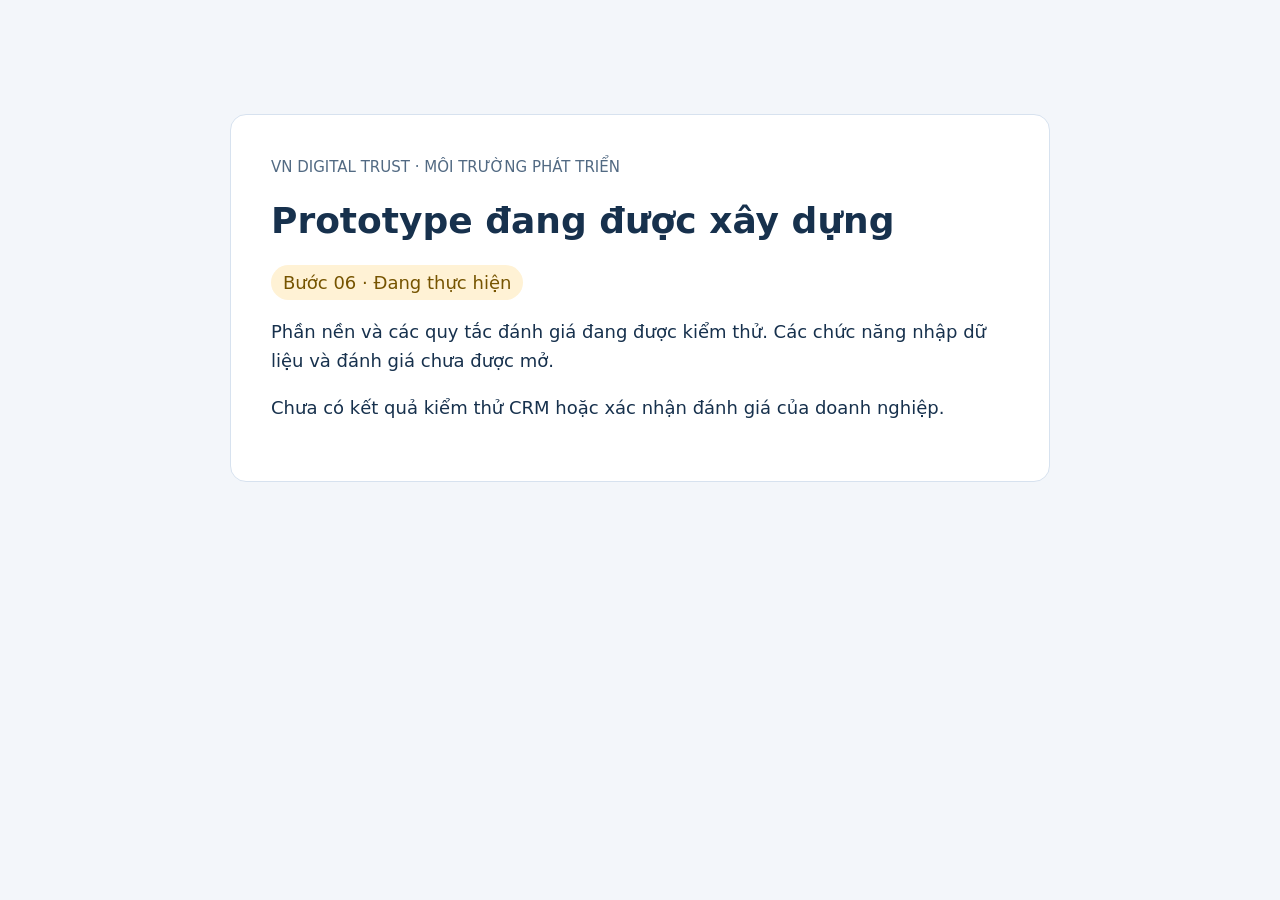
==== backend/vdt/templates/index.html @ 354691ad "Testing" ====
<!doctype html><html lang="vi"><meta charset="utf-8"><meta name="viewport" content="width=device-width,initial-scale=1"><title>VN Digital Trust — Prototype</title><style>body{font:18px system-ui;background:#f3f6fa;color:#17314d;max-width:820px;margin:10vh auto;padding:24px}main{background:white;border:1px solid #d7e2ef;border-radius:16px;padding:40px}small{color:#526a83}h1{font-size:36px}p{line-height:1.6}.state{display:inline-block;padding:7px 12px;background:#fff2d5;border-radius:20px;color:#765400}</style><main><small>VN DIGITAL TRUST · MÔI TRƯỜNG PHÁT TRIỂN</small><h1>Prototype đang được xây dựng</h1><span class="state">Bước 06 · Đang thực hiện</span><p>Phần nền và các quy tắc đánh giá đang được kiểm thử. Các chức năng nhập dữ liệu và đánh giá chưa được mở.</p><p>Chưa có kết quả kiểm thử CRM hoặc xác nhận đánh giá của doanh nghiệp.</p></main></html>
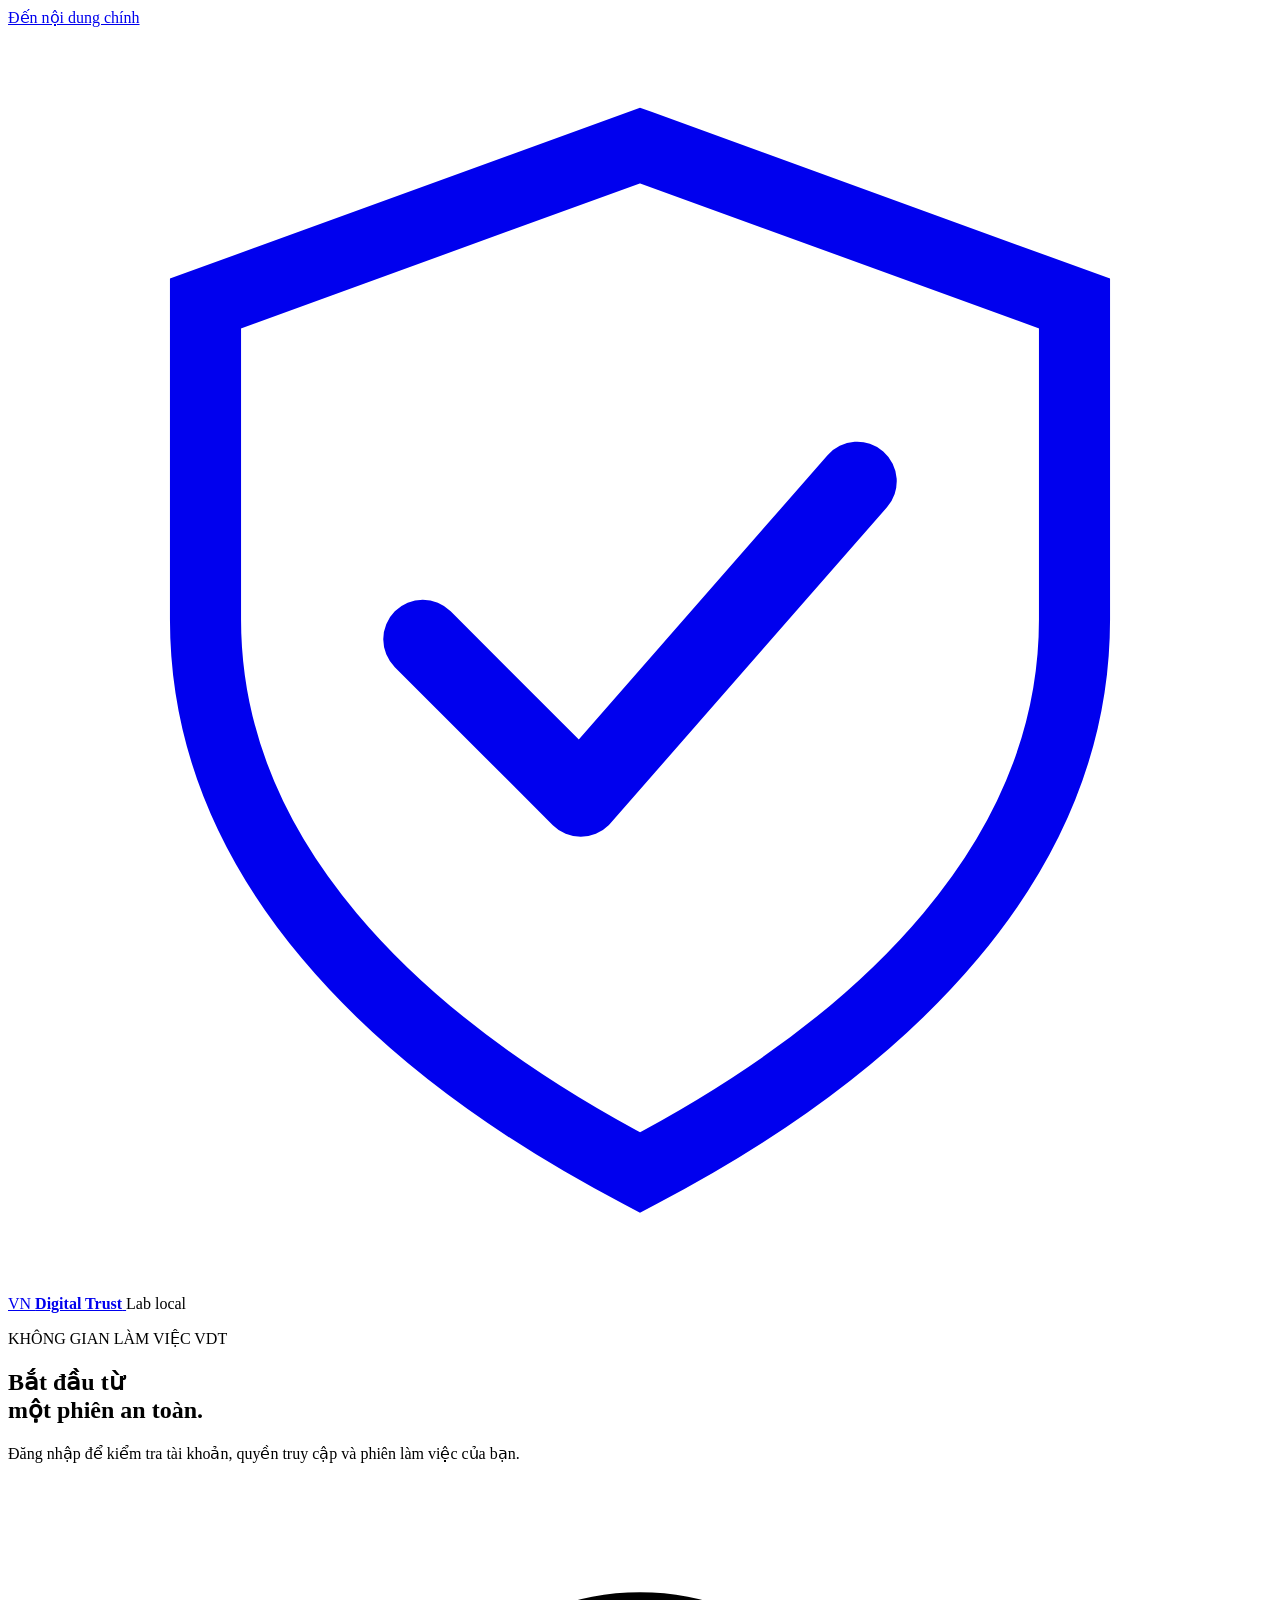
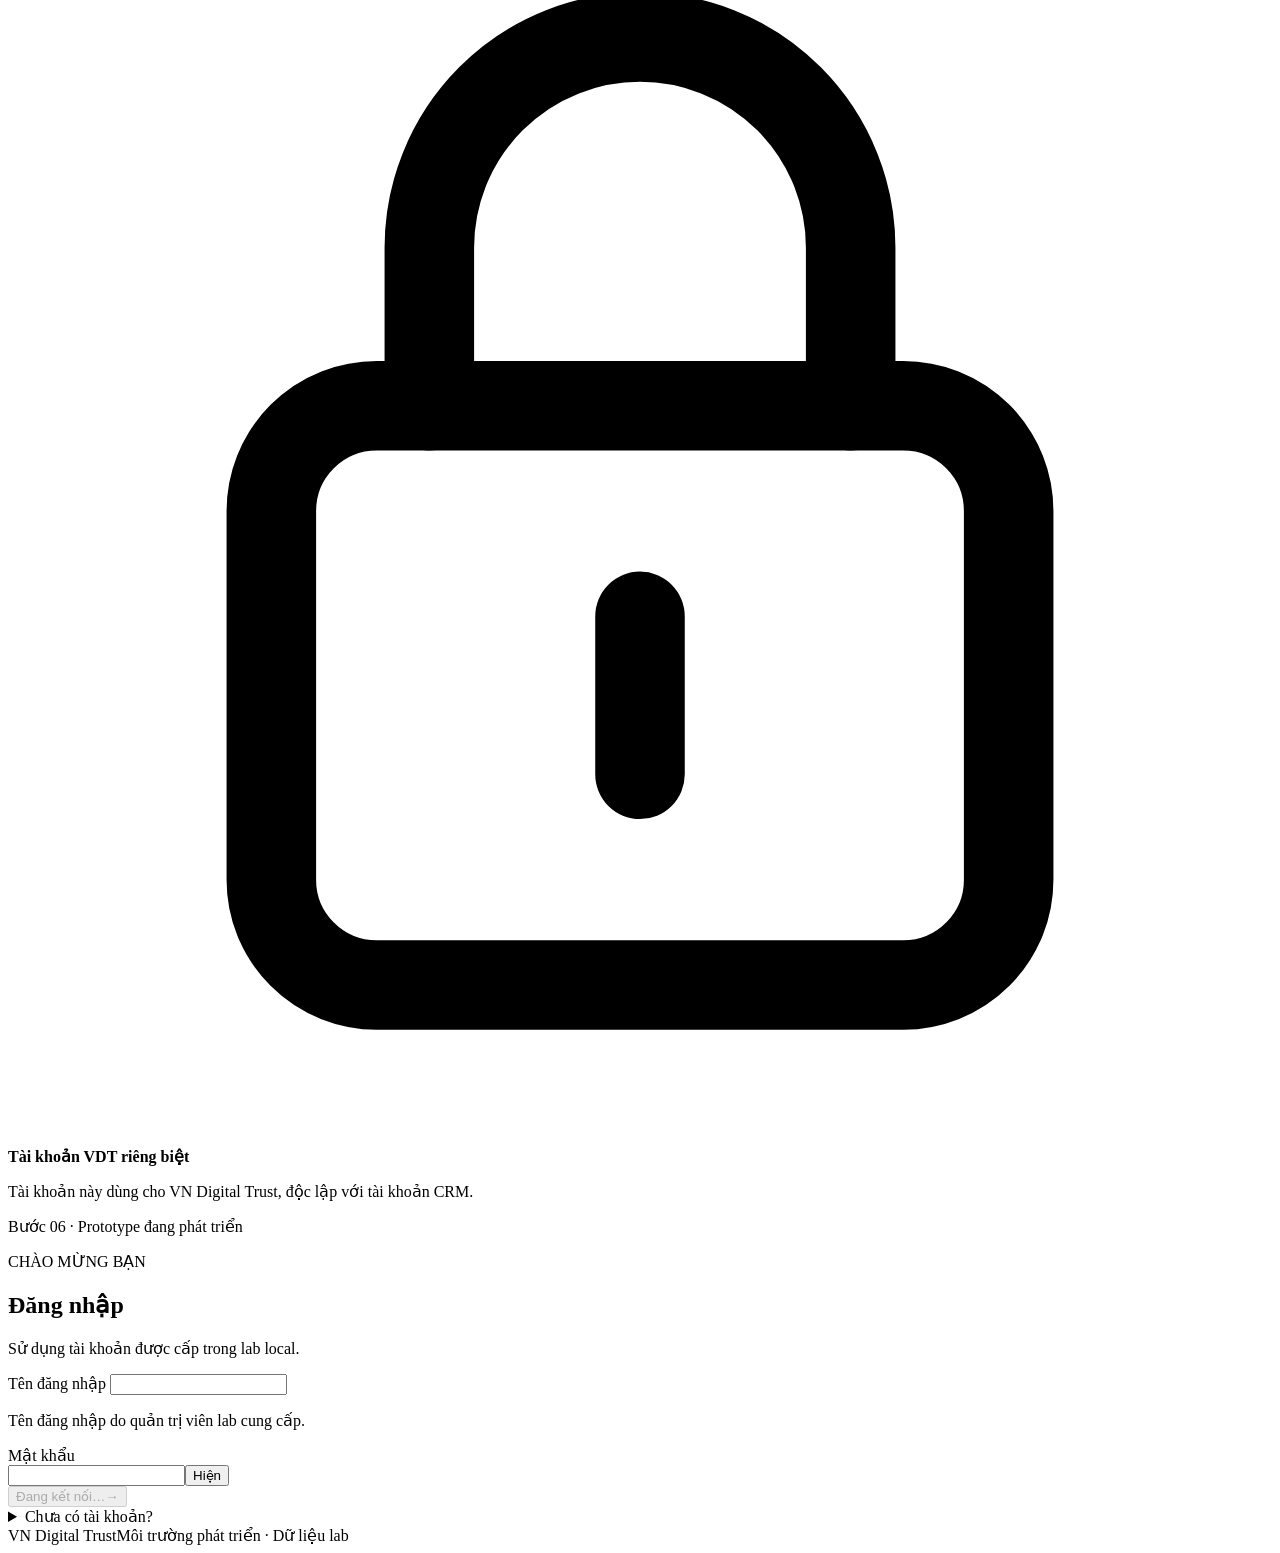
==== commit 8fb2aa00: "Thay doi ve docker và viết môi trường thực thi nghiệp vụ" ====
--- a/backend/vdt/templates/index.html
+++ b/backend/vdt/templates/index.html
@@ -1 +1,78 @@
-<!doctype html><html lang="vi"><meta charset="utf-8"><meta name="viewport" content="width=device-width,initial-scale=1"><title>VN Digital Trust — Prototype</title><style>body{font:18px system-ui;background:#f3f6fa;color:#17314d;max-width:820px;margin:10vh auto;padding:24px}main{background:white;border:1px solid #d7e2ef;border-radius:16px;padding:40px}small{color:#526a83}h1{font-size:36px}p{line-height:1.6}.state{display:inline-block;padding:7px 12px;background:#fff2d5;border-radius:20px;color:#765400}</style><main><small>VN DIGITAL TRUST · MÔI TRƯỜNG PHÁT TRIỂN</small><h1>Prototype đang được xây dựng</h1><span class="state">Bước 06 · Đang thực hiện</span><p>Phần nền và các quy tắc đánh giá đang được kiểm thử. Các chức năng nhập dữ liệu và đánh giá chưa được mở.</p><p>Chưa có kết quả kiểm thử CRM hoặc xác nhận đánh giá của doanh nghiệp.</p></main></html>+<!doctype html>
+<html lang="vi">
+<head>
+  <meta charset="utf-8">
+  <meta name="viewport" content="width=device-width, initial-scale=1">
+  <meta name="color-scheme" content="light">
+  <meta name="description" content="Đăng nhập môi trường local VN Digital Trust.">
+  <title>Đăng nhập · VN Digital Trust</title>
+  <link rel="stylesheet" href="/static/vdt/auth.css">
+  <script src="/static/vdt/auth.js" defer></script>
+</head>
+<body>
+  <a class="skip-link" href="#main-content">Đến nội dung chính</a>
+  <div class="page-shell">
+    <header class="site-header">
+      <a class="brand" href="/" aria-label="VN Digital Trust, trang chủ">
+        <span class="brand-mark" aria-hidden="true"><svg viewBox="0 0 32 32" fill="none"><path d="M16 3 27 7v8c0 6-4.7 10.7-11 14C9.7 25.7 5 21 5 15V7l11-4Z" stroke="currentColor" stroke-width="1.8"/><path d="m10.5 15.5 4 4 7-8" stroke="currentColor" stroke-width="2" stroke-linecap="round" stroke-linejoin="round"/></svg></span>
+        <span>VN <strong>Digital Trust</strong></span>
+      </a>
+      <span class="environment-badge"><span aria-hidden="true"></span>Lab local</span>
+    </header>
+
+    <main id="main-content" tabindex="-1">
+      <section id="login-view" class="login-layout" aria-labelledby="login-title">
+        <div class="intro-panel">
+          <p class="eyebrow">KHÔNG GIAN LÀM VIỆC VDT</p>
+          <h1 id="login-title">Bắt đầu từ<br>một phiên an toàn.</h1>
+          <p class="intro-copy">Đăng nhập để kiểm tra tài khoản, quyền truy cập và phiên làm việc của bạn.</p>
+          <div class="intro-note">
+            <span class="note-icon" aria-hidden="true"><svg viewBox="0 0 24 24" fill="none"><rect x="5" y="10" width="14" height="11" rx="2" stroke="currentColor" stroke-width="1.7"/><path d="M8 10V7a4 4 0 0 1 8 0v3M12 14v3" stroke="currentColor" stroke-width="1.7" stroke-linecap="round"/></svg></span>
+            <div><strong>Tài khoản VDT riêng biệt</strong><p>Tài khoản này dùng cho VN Digital Trust, độc lập với tài khoản CRM.</p></div>
+          </div>
+          <div class="stage-note"><span class="stage-line" aria-hidden="true"></span><span>Bước 06 · Prototype đang phát triển</span></div>
+        </div>
+
+        <div class="login-card card">
+          <p class="eyebrow card-eyebrow">CHÀO MỪNG BẠN</p>
+          <h2>Đăng nhập</h2>
+          <p class="muted form-intro">Sử dụng tài khoản được cấp trong lab local.</p>
+          <div id="login-message" class="message" role="status" aria-live="polite" tabindex="-1" hidden></div>
+          <form id="login-form" novalidate>
+            <div class="field">
+              <label for="username">Tên đăng nhập</label>
+              <input id="username" name="username" type="text" autocomplete="username" autocapitalize="none" spellcheck="false" required maxlength="150" aria-describedby="username-help">
+              <p id="username-help" class="field-help">Tên đăng nhập do quản trị viên lab cung cấp.</p>
+            </div>
+            <div class="field">
+              <label for="password">Mật khẩu</label>
+              <div class="password-wrap"><input id="password" name="password" type="password" autocomplete="current-password" maxlength="1024" required><button class="password-toggle" type="button" data-password-target="password" aria-label="Hiện mật khẩu" aria-pressed="false">Hiện</button></div>
+            </div>
+            <button id="login-submit" class="button button-primary full-width" type="submit" disabled><span id="login-button-label">Đang kết nối…</span><span class="button-arrow" aria-hidden="true">→</span></button>
+          </form>
+          <button id="connection-retry" type="button" class="button button-secondary full-width" hidden>Kiểm tra lại kết nối</button>
+          <details class="account-help"><summary>Chưa có tài khoản?</summary><p>Quản trị viên cần tạo tài khoản local trước lần đăng nhập đầu tiên. Xem mục tạo tài khoản trong hướng dẫn chạy lab của dự án.</p><p>Không nhập mật khẩu vào cuộc trò chuyện.</p></details>
+        </div>
+      </section>
+
+      <section id="session-view" class="session-layout" aria-labelledby="session-title" hidden>
+        <div class="session-heading"><div><p class="eyebrow">TÀI KHOẢN CỦA BẠN</p><h1 id="session-title" tabindex="-1">Xin chào, <span id="display-name"></span></h1><p class="muted">Bạn đã đăng nhập vào VN Digital Trust.</p></div><button id="logout-button" class="button button-secondary" type="button">Đăng xuất <span aria-hidden="true">↗</span></button></div>
+        <div id="session-message" class="message" role="status" aria-live="polite" tabindex="-1" hidden></div>
+        <div id="temporary-password-notice" class="message notice" role="status" hidden>Bạn đang dùng mật khẩu tạm. Hãy đổi mật khẩu ở bên dưới để tiếp tục sử dụng các chức năng của hệ thống.</div>
+        <p id="admin-navigation" class="form-intro" hidden><a class="button button-primary" href="/admin/users">Quản lý người dùng &amp; phân quyền →</a></p>
+        <p id="assessment-navigation" class="form-intro" hidden><a class="button button-secondary" href="/assessments">Đợt đánh giá →</a></p>
+        <p id="assessment-access-help" class="message notice" hidden></p>
+        <div class="session-grid">
+          <section class="card session-card" aria-labelledby="session-details-title"><div class="section-heading"><span class="section-number" aria-hidden="true">01</span><h2 id="session-details-title">Phiên làm việc</h2></div><dl class="session-details"><div><dt>Hết hạn nếu không hoạt động</dt><dd id="idle-expiry">—</dd></div><div><dt>Thời điểm phải đăng nhập lại</dt><dd id="absolute-expiry">—</dd></div></dl><p class="field-help">Thời gian hiển thị theo múi giờ trên máy của bạn. Trang này không tự gia hạn phiên.</p></section>
+          <section class="card session-card permissions-card" aria-labelledby="permissions-title"><div class="section-heading"><span class="section-number" aria-hidden="true">02</span><h2 id="permissions-title">Quyền truy cập</h2></div><p class="muted compact-copy">Các quyền cho chức năng đang hoạt động được hiển thị trong phiên hiện tại. Mỗi thao tác còn được kiểm tra theo phạm vi được giao.</p><ul id="permissions-list" class="permissions-list"></ul><p id="permissions-empty" class="field-help" hidden>Chưa có quyền cho các chức năng đang hoạt động.</p></section>
+          <section class="card session-card password-card" aria-labelledby="password-title"><div class="section-heading"><span class="section-number" aria-hidden="true">03</span><h2 id="password-title">Đổi mật khẩu</h2></div><p class="muted compact-copy">Chọn mật khẩu riêng cho tài khoản VDT của bạn.</p><div id="password-message" class="message" role="status" aria-live="polite" tabindex="-1" hidden></div><form id="change-password-form" novalidate><div class="field"><label for="current-password">Mật khẩu hiện tại</label><input id="current-password" name="current_password" type="password" autocomplete="current-password" maxlength="1024" required></div><div class="field"><label for="new-password">Mật khẩu mới</label><input id="new-password" name="new_password" type="password" autocomplete="new-password" minlength="12" maxlength="1024" required aria-describedby="new-password-help"><p id="new-password-help" class="field-help">Ít nhất 12 ký tự, không phổ biến, không chỉ gồm số và khác mật khẩu hiện tại.</p></div><div class="field"><label for="confirm-password">Nhập lại mật khẩu mới</label><input id="confirm-password" name="confirm_password" type="password" autocomplete="new-password" minlength="12" maxlength="1024" required></div><button id="password-submit" class="button button-primary" type="submit">Lưu mật khẩu mới <span aria-hidden="true">→</span></button></form></section>
+          <aside class="availability-note"><span class="availability-dot" aria-hidden="true"></span><div><h2>Phạm vi hiện tại</h2><p>Bạn có thể quản lý tài khoản và phiên của mình. Quản trị viên quản lý người dùng và phân quyền. Người được cấp quyền đánh giá có thể tạo đợt theo chi nhánh; các phần nhập bằng chứng và tính toán rủi ro đang được xây dựng.</p></div></aside>
+        </div>
+      </section>
+    </main>
+
+    <footer class="site-footer"><span>VN Digital Trust</span><span>Môi trường phát triển · Dữ liệu lab</span></footer>
+  </div>
+  <noscript><div class="noscript-note">Vui lòng bật JavaScript để sử dụng đăng nhập VN Digital Trust.</div></noscript>
+</body>
+</html>
